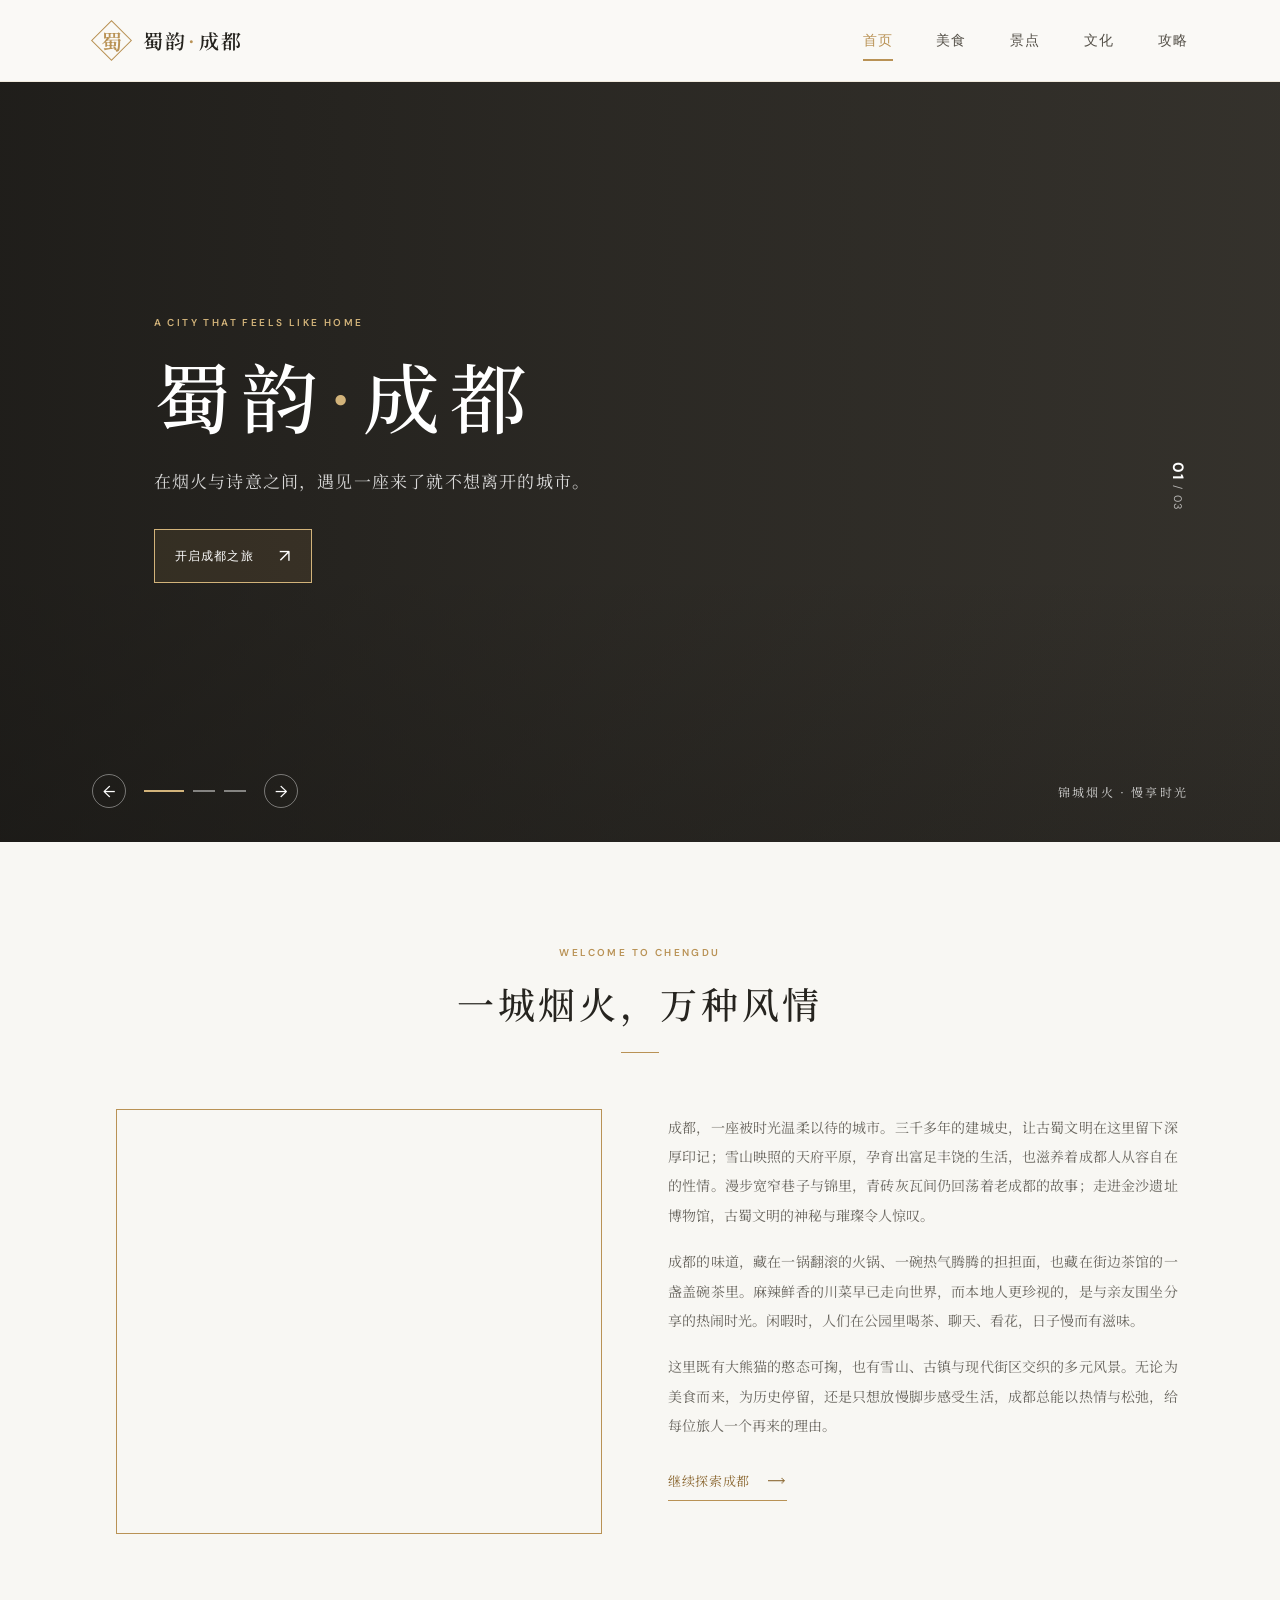
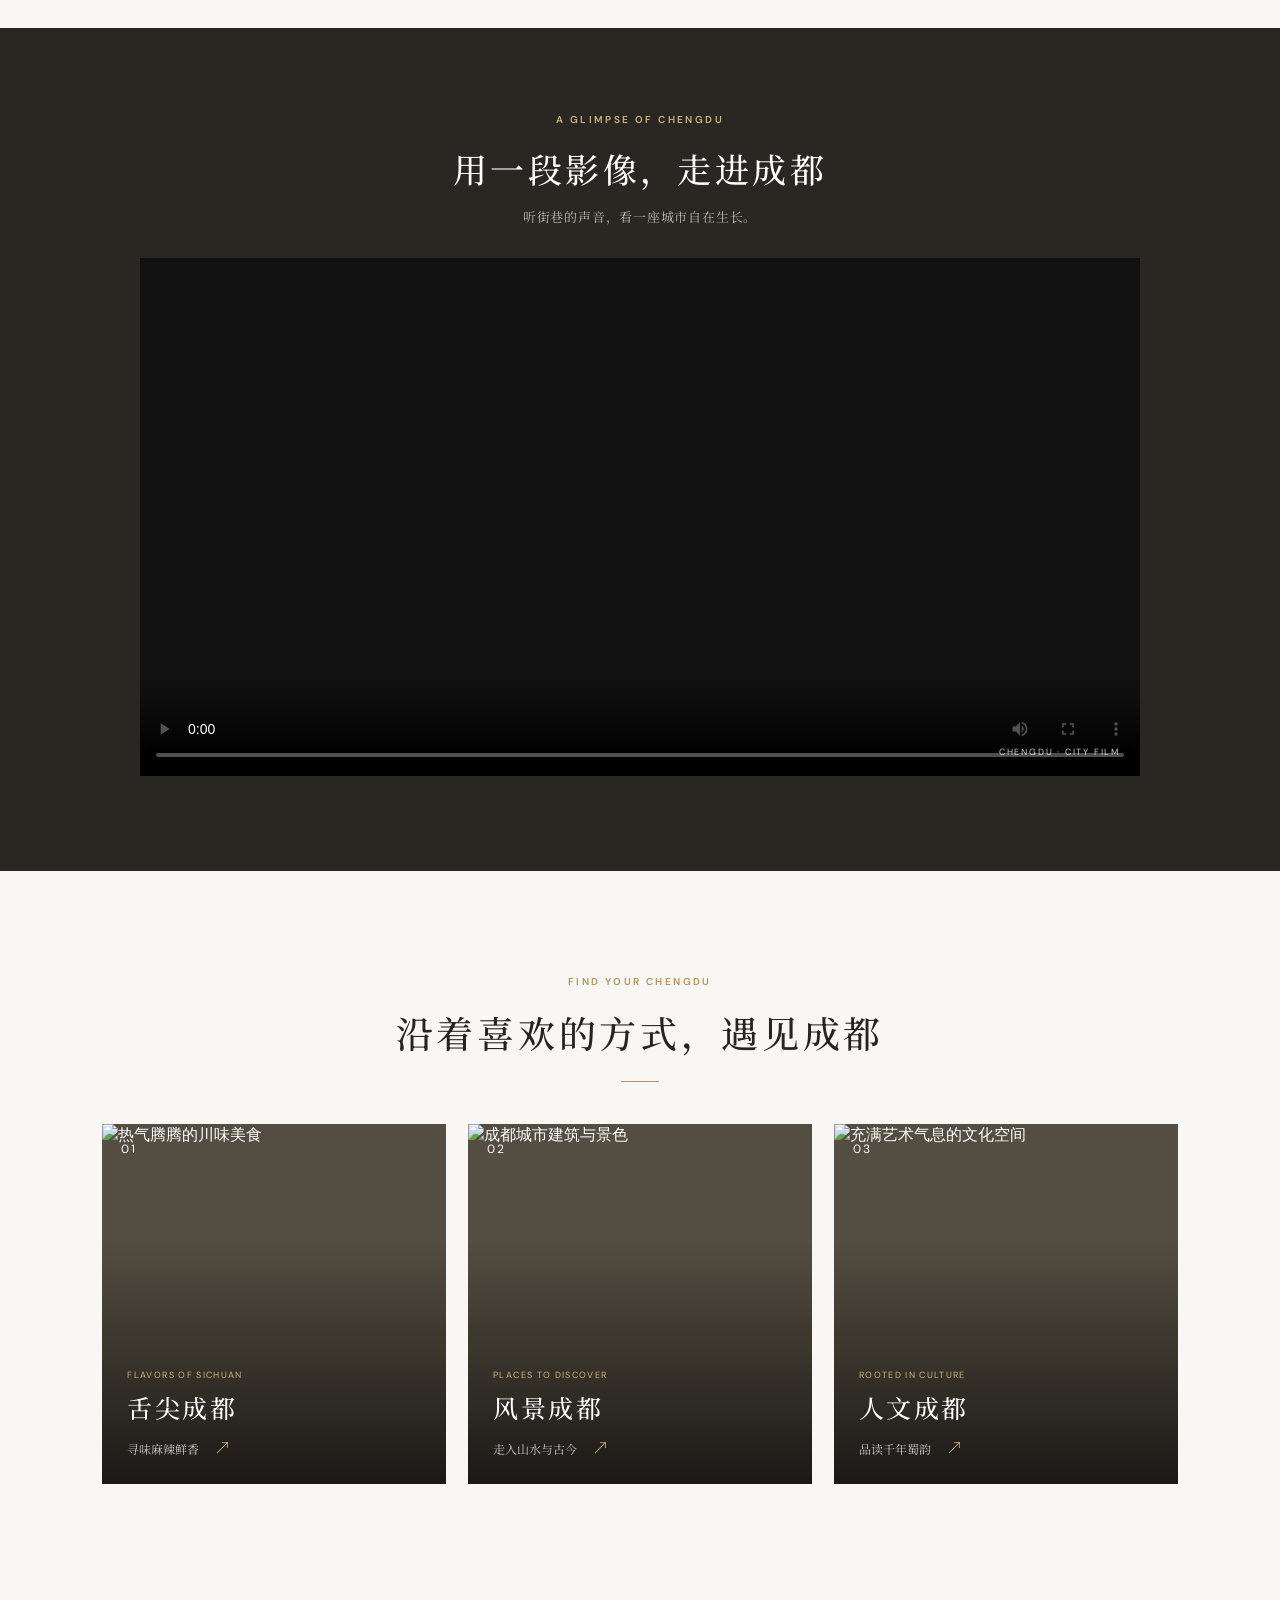
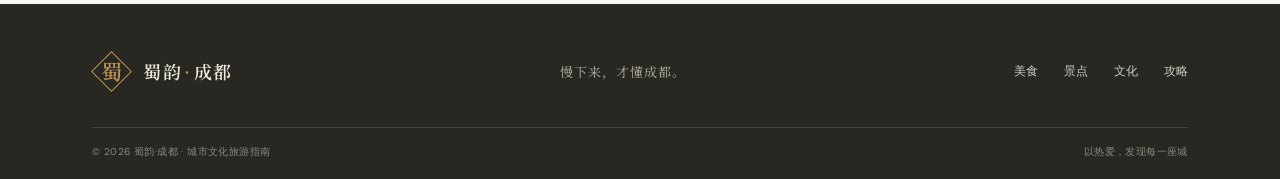
==== index.html @ 1a60a440 "初始化：蜀韵·成都 旅游文化站点 共 7 个文件：index / food / sights / culture / travel 五个页面 + style.css + script.js" ====
<!doctype html>
<html lang="zh-CN">
<head>
  <meta charset="utf-8">
  <meta name="viewport" content="width=device-width, initial-scale=1">
  <meta name="theme-color" content="#f8f6f0">
  <meta name="description" content="走进蜀韵成都，发现美食、风景与千年文化。">
  <title>蜀韵·成都 — 一座来了就不想离开的城市</title>
  <link rel="stylesheet" href="style.css">
  <script src="script.js" defer></script>
</head>
<body>
  <header class="site-header">
    <a class="brand" href="index.html" aria-label="蜀韵成都首页">
      <span class="brand-mark" aria-hidden="true">蜀</span>
      <span class="brand-name">蜀韵<span>·</span>成都</span>
    </a>
    <button class="menu-toggle" type="button" aria-label="打开导航菜单" aria-expanded="false">
      <span></span><span></span>
    </button>
    <nav class="main-nav" aria-label="主导航">
      <a class="active" aria-current="page" href="index.html">首页</a>
      <a href="food.html">美食</a>
      <a href="sights.html">景点</a>
      <a href="culture.html">文化</a>
      <a href="travel.html">攻略</a>
    </nav>
  </header>

  <main>
    <section class="hero" aria-label="成都风光轮播">
      <article class="hero-slide is-active" style="--hero-image: url('https://images.unsplash.com/photo-1547981609-4b6bfe67ca0b?auto=format&fit=crop&w=2200&q=85')">
        <div class="hero-shade"></div>
        <div class="hero-copy">
          <p class="eyebrow">A CITY THAT FEELS LIKE HOME</p>
          <h1>蜀韵<span>·</span>成都</h1>
          <p class="hero-subtitle">在烟火与诗意之间，遇见一座来了就不想离开的城市。</p>
          <a class="button button-gold" href="travel.html">开启成都之旅 <span aria-hidden="true">↗</span></a>
        </div>
        <span class="hero-caption">锦城烟火 · 慢享时光</span>
      </article>
      <article class="hero-slide" style="--hero-image: url('https://images.unsplash.com/photo-1528909514045-2fa4ac7a08ba?auto=format&fit=crop&w=2200&q=85')">
        <div class="hero-shade"></div>
        <div class="hero-copy">
          <p class="eyebrow">SAVOR THE MOMENT</p>
          <h2>把日子，过成一首慢诗</h2>
          <p class="hero-subtitle">茶香袅袅，街巷悠悠，成都的美好藏在每个寻常日子里。</p>
          <a class="button button-gold" href="culture.html">感受城市文化 <span aria-hidden="true">↗</span></a>
        </div>
        <span class="hero-caption">闲适成都 · 人间有味</span>
      </article>
      <article class="hero-slide" style="--hero-image: url('https://images.unsplash.com/photo-1519501025264-65ba15a82390?auto=format&fit=crop&w=2200&q=85')">
        <div class="hero-shade"></div>
        <div class="hero-copy">
          <p class="eyebrow">EXPLORE THE UNEXPECTED</p>
          <h2>千年蜀地，万种风景</h2>
          <p class="hero-subtitle">从古老街巷到城市天际线，每一步都遇见不同的成都。</p>
          <a class="button button-gold" href="sights.html">发现成都风景 <span aria-hidden="true">↗</span></a>
        </div>
        <span class="hero-caption">古今交汇 · 处处风景</span>
      </article>
      <div class="hero-controls">
        <button class="hero-arrow hero-prev" type="button" aria-label="上一张">←</button>
        <div class="hero-dots" aria-label="选择轮播图片">
          <button class="hero-dot is-active" type="button" aria-label="第 1 张" aria-current="true"></button>
          <button class="hero-dot" type="button" aria-label="第 2 张"></button>
          <button class="hero-dot" type="button" aria-label="第 3 张"></button>
        </div>
        <button class="hero-arrow hero-next" type="button" aria-label="下一张">→</button>
      </div>
      <span class="hero-index"><strong>01</strong> / 03</span>
    </section>

    <section class="intro-section section-wrap">
      <div class="section-heading">
        <p class="eyebrow eyebrow-dark">WELCOME TO CHENGDU</p>
        <h2>一城烟火，万种风情</h2>
        <span class="heading-rule"></span>
      </div>
      <div class="intro-grid">
        <div class="intro-image image-card" role="img" aria-label="成都传统街巷风景"></div>
        <div class="intro-copy">
          <!-- 成都城市介绍：以人文、历史、美食和生活气息展现城市魅力。 -->
          <p>成都，一座被时光温柔以待的城市。三千多年的建城史，让古蜀文明在这里留下深厚印记；雪山映照的天府平原，孕育出富足丰饶的生活，也滋养着成都人从容自在的性情。漫步宽窄巷子与锦里，青砖灰瓦间仍回荡着老成都的故事；走进金沙遗址博物馆，古蜀文明的神秘与璀璨令人惊叹。</p>
          <p>成都的味道，藏在一锅翻滚的火锅、一碗热气腾腾的担担面，也藏在街边茶馆的一盏盖碗茶里。麻辣鲜香的川菜早已走向世界，而本地人更珍视的，是与亲友围坐分享的热闹时光。闲暇时，人们在公园里喝茶、聊天、看花，日子慢而有滋味。</p>
          <p>这里既有大熊猫的憨态可掬，也有雪山、古镇与现代街区交织的多元风景。无论为美食而来，为历史停留，还是只想放慢脚步感受生活，成都总能以热情与松弛，给每位旅人一个再来的理由。</p>
          <a class="text-link" href="travel.html">继续探索成都 <span aria-hidden="true">⟶</span></a>
        </div>
      </div>
    </section>

    <section class="video-section">
      <div class="video-wrap">
        <div class="video-heading">
          <p class="eyebrow">A GLIMPSE OF CHENGDU</p>
          <h2>用一段影像，走进成都</h2>
          <p>听街巷的声音，看一座城市自在生长。</p>
        </div>
        <div class="video-frame">
          <!-- 可将视频地址替换为本地的成都宣传片文件。 -->
          <video controls preload="metadata" poster="https://images.unsplash.com/photo-1547981609-4b6bfe67ca0b?auto=format&fit=crop&w=1800&q=85" aria-label="成都城市宣传视频">
            <source src="https://interactive-examples.mdn.mozilla.net/media/cc0-videos/flower.mp4" type="video/mp4">
            您的浏览器不支持 HTML 视频播放。
          </video>
          <span class="video-label">CHENGDU · CITY FILM</span>
        </div>
      </div>
    </section>

    <section class="discover-section section-wrap">
      <div class="section-heading">
        <p class="eyebrow eyebrow-dark">FIND YOUR CHENGDU</p>
        <h2>沿着喜欢的方式，遇见成都</h2>
        <span class="heading-rule"></span>
      </div>
      <div class="feature-grid">
        <a class="feature-card" href="food.html">
          <img src="https://images.unsplash.com/photo-1547592180-85f173990554?auto=format&fit=crop&w=900&q=80" alt="热气腾腾的川味美食" loading="lazy">
          <span class="feature-number">01</span>
          <div><p>FLAVORS OF SICHUAN</p><h3>舌尖成都</h3><span>寻味麻辣鲜香 <b>↗</b></span></div>
        </a>
        <a class="feature-card" href="sights.html">
          <img src="https://images.unsplash.com/photo-1519501025264-65ba15a82390?auto=format&fit=crop&w=900&q=80" alt="成都城市建筑与景色" loading="lazy">
          <span class="feature-number">02</span>
          <div><p>PLACES TO DISCOVER</p><h3>风景成都</h3><span>走入山水与古今 <b>↗</b></span></div>
        </a>
        <a class="feature-card" href="culture.html">
          <img src="https://images.unsplash.com/photo-1513364776144-60967b0f800f?auto=format&fit=crop&w=900&q=80" alt="充满艺术气息的文化空间" loading="lazy">
          <span class="feature-number">03</span>
          <div><p>ROOTED IN CULTURE</p><h3>人文成都</h3><span>品读千年蜀韵 <b>↗</b></span></div>
        </a>
      </div>
    </section>
  </main>

  <footer class="site-footer">
    <div class="footer-main">
      <a class="brand footer-brand" href="index.html"><span class="brand-mark" aria-hidden="true">蜀</span><span class="brand-name">蜀韵<span>·</span>成都</span></a>
      <p>慢下来，才懂成都。</p>
      <nav class="footer-nav" aria-label="页尾导航">
        <a href="food.html">美食</a><a href="sights.html">景点</a><a href="culture.html">文化</a><a href="travel.html">攻略</a>
      </nav>
    </div>
    <div class="footer-bottom"><span>© 2026 蜀韵·成都 · 城市文化旅游指南</span><span>以热爱，发现每一座城</span></div>
  </footer>
</body>
</html>
---- style.css ----
@import url('https://fonts.googleapis.com/css2?family=DM+Sans:wght@400;500;600;700&family=Noto+Serif+SC:wght@400;500;600;700&display=swap');

:root {
  --ink: #26241f;
  --muted: #77736b;
  --paper: #f8f7f3;
  --gold: #b99255;
  --gold-light: #d2b37a;
  --line: #e8e3d8;
  --serif: "Noto Serif SC", "Songti SC", serif;
  --sans: "DM Sans", "Microsoft YaHei", sans-serif;
}

* { box-sizing: border-box; }
html { scroll-behavior: smooth; }
body { margin: 0; color: var(--ink); background: var(--paper); font-family: var(--sans); -webkit-font-smoothing: antialiased; }
a { color: inherit; text-decoration: none; }
button { font: inherit; }
img { display: block; max-width: 100%; }

.site-header {
  position: relative; z-index: 20; height: 82px; padding: 0 7.2%;
  display: flex; align-items: center; justify-content: space-between;
  background: rgba(250, 249, 246, .97); border-bottom: 1px solid rgba(185, 146, 85, .15);
}
.brand { display: inline-flex; align-items: center; gap: 12px; }
.brand-mark {
  position: relative; width: 39px; height: 39px; display: grid; place-items: center;
  color: var(--gold); font: 600 21px var(--serif);
}
.brand-mark::before { position: absolute; content: ""; inset: 5px; border: 1px solid var(--gold); transform: rotate(45deg); }
.brand-name { font: 600 20px var(--serif); letter-spacing: .08em; }
.brand-name span { color: var(--gold); padding: 0 2px; }
.main-nav { display: flex; align-items: center; gap: clamp(24px, 3.4vw, 52px); height: 100%; }
.main-nav a { height: 100%; display: grid; align-items: center; position: relative; font-size: 14px; letter-spacing: .08em; color: #555149; transition: color .2s ease; }
.main-nav a:hover, .main-nav a.active { color: var(--gold); }
.main-nav a.active::after { position: absolute; content: ""; height: 2px; bottom: 20px; left: 0; right: 0; background: var(--gold); }
.menu-toggle { display: none; }

.hero { position: relative; min-height: min(760px, calc(100svh - 82px)); height: 690px; max-height: 820px; overflow: hidden; color: white; background: #37342e; }
.hero-slide { position: absolute; inset: 0; display: flex; align-items: center; padding: 0 12%; opacity: 0; visibility: hidden; background-image: var(--hero-image); background-position: center; background-size: cover; transition: opacity .8s ease, visibility .8s ease; }
.hero-slide.is-active { opacity: 1; visibility: visible; }
.hero-shade, .page-hero-shade { position: absolute; inset: 0; background: linear-gradient(90deg, rgba(20, 19, 17, .67) 0%, rgba(20, 19, 17, .34) 48%, rgba(20, 19, 17, .08) 100%), linear-gradient(0deg, rgba(20, 19, 17, .27), transparent 35%); }
.hero-copy { position: relative; z-index: 1; max-width: 680px; padding-bottom: 25px; animation: rise .75s both; }
.eyebrow { margin: 0 0 17px; color: var(--gold-light); font: 600 10px var(--sans); letter-spacing: .24em; }
.hero h1, .hero h2, .page-hero h1 { margin: 0; font: 500 clamp(42px, 6vw, 78px)/1.3 var(--serif); letter-spacing: .13em; }
.hero h1 span { color: var(--gold-light); }
.hero-subtitle { margin: 19px 0 32px; color: rgba(255,255,255,.82); font: 400 clamp(14px, 1.4vw, 17px)/1.9 var(--serif); letter-spacing: .07em; }
.button { display: inline-flex; gap: 25px; align-items: center; padding: 14px 20px; font-size: 12px; letter-spacing: .1em; transition: background .2s, color .2s; }
.button-gold { border: 1px solid var(--gold-light); color: #fff; background: rgba(185,146,85,.12); }
.button-gold:hover { background: var(--gold); }
.button span { font-size: 18px; }
.hero-caption, .page-hero-note { position: absolute; z-index: 2; right: 7.2%; bottom: 42px; color: rgba(255,255,255,.78); font: 12px var(--serif); letter-spacing: .18em; }
.hero-controls { position: absolute; z-index: 3; left: 7.2%; bottom: 34px; display: flex; align-items: center; gap: 18px; }
.hero-arrow { width: 34px; height: 34px; border: 1px solid rgba(255,255,255,.4); border-radius: 50%; color: white; background: transparent; cursor: pointer; transition: background .2s; }
.hero-arrow:hover { background: rgba(185,146,85,.7); }
.hero-dots { display: flex; gap: 9px; }
.hero-dot { width: 22px; height: 2px; border: 0; padding: 0; background: rgba(255,255,255,.45); cursor: pointer; transition: width .25s, background .25s; }
.hero-dot.is-active { width: 40px; background: var(--gold-light); }
.hero-index { position: absolute; right: 7.2%; top: 50%; color: rgba(255,255,255,.65); font-size: 11px; letter-spacing: .12em; writing-mode: vertical-rl; }
.hero-index strong { color: #fff; font-size: 15px; }

.section-wrap { width: min(1120px, 84%); margin: 0 auto; }
.intro-section, .discover-section { padding-top: 104px; padding-bottom: 108px; }
.section-heading { margin-bottom: 42px; text-align: center; }
.eyebrow-dark { color: var(--gold); }
.section-heading h2, .video-heading h2 { margin: 0; font: 500 clamp(25px, 3vw, 37px)/1.5 var(--serif); letter-spacing: .1em; }
.heading-rule { display: block; width: 38px; height: 1px; margin: 20px auto 0; background: var(--gold); }
.intro-grid { display: grid; grid-template-columns: 1fr 1.05fr; gap: 7.5%; align-items: center; }
.intro-image { min-height: 425px; background: center/cover url("https://images.unsplash.com/photo-1547981609-4b6bfe67ca0b?auto=format&fit=crop&w=1200&q=85"); }
.image-card { position: relative; }
.image-card::after { position: absolute; content: ""; inset: 14px -14px -14px 14px; border: 1px solid var(--gold); z-index: -1; }
.intro-copy p { margin: 0 0 17px; color: #69665f; font: 14px/2.1 var(--serif); text-align: justify; }
.text-link { display: inline-flex; align-items: center; gap: 18px; margin-top: 10px; padding-bottom: 7px; border-bottom: 1px solid var(--gold); color: #8d6a35; font: 13px var(--serif); letter-spacing: .05em; }
.text-link span { font-size: 18px; transition: transform .2s; }
.text-link:hover span { transform: translateX(4px); }

.video-section { padding: 85px 0 95px; color: #fff; background: #282722; }
.video-wrap { width: min(1000px, 84%); margin: auto; }
.video-heading { margin-bottom: 32px; text-align: center; }
.video-heading h2 { font-size: clamp(25px, 3vw, 34px); }
.video-heading > p:last-child { margin: 13px 0 0; color: #b9b5ab; font: 13px var(--serif); letter-spacing: .06em; }
.video-frame { position: relative; aspect-ratio: 16 / 8.3; overflow: hidden; background: #111; }
.video-frame video { width: 100%; height: 100%; object-fit: cover; }
.video-label { position: absolute; right: 20px; bottom: 18px; color: rgba(255,255,255,.8); font-size: 9px; letter-spacing: .2em; pointer-events: none; }
.discover-section { padding-bottom: 120px; }
.feature-grid { display: grid; grid-template-columns: repeat(3, 1fr); gap: 22px; }
.feature-card { position: relative; height: 360px; overflow: hidden; color: white; background: #544d41; }
.feature-card::after { position: absolute; content: ""; inset: 0; background: linear-gradient(0deg, rgba(15,14,12,.82), rgba(15,14,12,0) 68%); }
.feature-card img { width: 100%; height: 100%; object-fit: cover; transition: transform .6s; }
.feature-card:hover img { transform: scale(1.05); }
.feature-card > div { position: absolute; z-index: 1; left: 25px; bottom: 25px; }
.feature-card > div p { margin: 0 0 8px; color: var(--gold-light); font-size: 9px; letter-spacing: .15em; }
.feature-card h3 { margin: 0 0 9px; font: 500 25px var(--serif); letter-spacing: .1em; }
.feature-card > div span { color: rgba(255,255,255,.75); font: 12px var(--serif); }
.feature-card b { margin-left: 12px; color: var(--gold-light); font-size: 17px; }
.feature-number { position: absolute; z-index: 1; top: 17px; left: 19px; color: white; font: 12px var(--sans); letter-spacing: .15em; }

.page-hero { position: relative; height: 480px; display: flex; align-items: center; padding: 0 12%; overflow: hidden; color: #fff; background: center/cover var(--page-image, #554d40); }
.page-hero-copy { position: relative; z-index: 1; }
.page-hero h1 { font-size: clamp(42px, 6vw, 68px); }
.page-hero-copy > p:last-child { margin: 15px 0 0; color: rgba(255,255,255,.82); font: 15px/1.8 var(--serif); letter-spacing: .08em; }
.content-section { padding-top: 82px; padding-bottom: 110px; }
.content-section .section-heading { margin-bottom: 28px; }
.lead-copy { max-width: 760px; margin: 0 auto 54px; color: #706c64; font: 15px/2 var(--serif); text-align: center; }
.food-grid { display: grid; grid-template-columns: repeat(3, 1fr); gap: 24px; }
.story-card { background: #fff; }
.story-card img { width: 100%; height: 235px; object-fit: cover; }
.story-card > div { padding: 24px 24px 27px; }
.card-kicker { color: var(--gold); font: 600 10px var(--sans); letter-spacing: .16em; }
.story-card h3, .culture-card h3 { margin: 12px 0 10px; font: 500 21px var(--serif); letter-spacing: .06em; }
.story-card p, .culture-card p { margin: 0; color: var(--muted); font: 13px/1.9 var(--serif); }
.quote-band { margin-top: 65px; padding: 33px 20px; border-top: 1px solid var(--line); border-bottom: 1px solid var(--line); text-align: center; }
.quote-band p { margin: 0 0 10px; color: #62533d; font: 19px var(--serif); letter-spacing: .06em; }
.quote-band span { color: #969087; font: 11px var(--serif); }

.destination-list { display: grid; gap: 34px; }
.destination-card { min-height: 330px; display: grid; grid-template-columns: 1.15fr 1fr; background: #fff; }
.destination-card img { width: 100%; height: 100%; min-height: 330px; object-fit: cover; }
.destination-copy { align-self: center; padding: 38px 9%; }
.destination-copy h3 { margin: 14px 0; font: 500 27px var(--serif); letter-spacing: .08em; }
.destination-copy p { margin: 0; color: var(--muted); font: 14px/2 var(--serif); }
.destination-reverse img { order: 2; }

.culture-grid { display: grid; grid-template-columns: 1fr 1fr; gap: 24px; }
.culture-card { position: relative; min-height: 360px; overflow: hidden; background: #474137; color: white; }
.culture-card img { position: absolute; width: 100%; height: 100%; object-fit: cover; }
.culture-card::after { position: absolute; content: ""; inset: 0; background: linear-gradient(0deg, rgba(22,20,17,.88), rgba(22,20,17,.03) 75%); }
.culture-card > div { position: absolute; z-index: 1; left: 28px; right: 28px; bottom: 25px; }
.culture-card p { color: rgba(255,255,255,.76); }
.culture-card h3 { margin-bottom: 8px; }
.culture-card .card-kicker { color: var(--gold-light); }
.culture-large { grid-row: span 2; min-height: 744px; }
.culture-large > div { left: 34px; right: 34px; bottom: 34px; }

.itinerary { border-top: 1px solid var(--line); }
.itinerary-day { display: grid; grid-template-columns: 150px 1fr; gap: 24px; padding: 30px 0; border-bottom: 1px solid var(--line); }
.day-index { padding-top: 5px; color: var(--gold); font: 600 11px var(--sans); letter-spacing: .16em; }
.itinerary-day h3, .tips-panel h3 { margin: 0 0 11px; font: 500 21px var(--serif); letter-spacing: .05em; }
.itinerary-day p { max-width: 740px; margin: 0 0 13px; color: var(--muted); font: 14px/2 var(--serif); }
.route-tags { color: #9a7a48; font: 11px var(--serif); letter-spacing: .05em; }
.tips-panel { display: grid; grid-template-columns: 1fr 2fr; gap: 28px; margin-top: 48px; padding: 32px; background: #f0ede5; }
.tips-panel h3 { margin-top: 10px; }
.tips-panel ul { margin: 0; padding-left: 18px; color: #6f6b63; font: 13px/2.1 var(--serif); }

.site-footer { padding: 48px 7.2% 20px; color: #eeeae1; background: #282722; }
.footer-main { display: flex; align-items: center; justify-content: space-between; padding-bottom: 36px; }
.footer-brand .brand-name { font-size: 18px; }
.footer-main > p { margin: 0; color: #b7b2a7; font: 13px var(--serif); letter-spacing: .08em; }
.footer-nav { display: flex; gap: 26px; }
.footer-nav a { color: #cfcbc2; font-size: 12px; transition: color .2s; }
.footer-nav a:hover { color: var(--gold-light); }
.footer-bottom { display: flex; justify-content: space-between; gap: 20px; padding-top: 17px; border-top: 1px solid rgba(255,255,255,.13); color: #8c887f; font-size: 10px; letter-spacing: .04em; }

@keyframes rise { from { opacity: 0; transform: translateY(12px); } to { opacity: 1; transform: translateY(0); } }
@media (max-width: 760px) {
  .site-header { height: 70px; padding: 0 6%; }
  .brand-mark { width: 34px; height: 34px; font-size: 18px; }
  .brand-name { font-size: 18px; }
  .menu-toggle { display: flex; width: 40px; height: 40px; flex-direction: column; justify-content: center; gap: 6px; border: 0; background: transparent; cursor: pointer; }
  .menu-toggle span { display: block; width: 23px; height: 1px; margin-left: auto; background: var(--ink); transition: transform .2s; }
  .menu-toggle[aria-expanded="true"] span:first-child { transform: translateY(3.5px) rotate(45deg); }
  .menu-toggle[aria-expanded="true"] span:last-child { transform: translateY(-3.5px) rotate(-45deg); }
  .main-nav { position: absolute; top: 70px; left: 0; right: 0; display: none; height: auto; padding: 8px 6% 18px; flex-direction: column; align-items: stretch; gap: 0; background: var(--paper); border-bottom: 1px solid var(--line); }
  .main-nav.is-open { display: flex; }
  .main-nav a { height: 43px; }
  .main-nav a.active::after { right: auto; bottom: 5px; width: 22px; }
  .hero { height: calc(88svh - 70px); min-height: 520px; max-height: 700px; }
  .hero-slide { padding: 0 8%; background-position: 58% center; }
  .hero h1, .hero h2 { font-size: clamp(38px, 10vw, 58px); }
  .hero-subtitle { max-width: 340px; }
  .hero-caption, .page-hero-note { right: 7%; bottom: 30px; font-size: 10px; }
  .hero-controls { left: 7%; bottom: 23px; gap: 11px; }
  .hero-arrow { width: 30px; height: 30px; }
  .hero-index { display: none; }
  .section-wrap, .video-wrap { width: 86%; }
  .intro-section, .discover-section { padding-top: 72px; padding-bottom: 78px; }
  .intro-grid { grid-template-columns: 1fr; gap: 32px; }
  .intro-image { min-height: 300px; margin-right: 10px; }
  .intro-copy p { font-size: 13px; }
  .video-section { padding: 66px 0; }
  .video-frame { aspect-ratio: 16 / 10; }
  .feature-grid { grid-template-columns: 1fr; gap: 15px; }
  .feature-card { height: 320px; }
  .page-hero { height: 390px; padding: 0 8%; background-position: 58% center; }
  .page-hero h1 { font-size: 48px; }
  .content-section { padding-top: 64px; padding-bottom: 75px; }
  .lead-copy { font-size: 13px; text-align: left; }
  .food-grid { grid-template-columns: 1fr; }
  .story-card img { height: 240px; }
  .destination-card { grid-template-columns: 1fr; }
  .destination-card img { min-height: 240px; height: 240px; }
  .destination-reverse img { order: 0; }
  .destination-copy { padding: 27px 7%; }
  .culture-grid { grid-template-columns: 1fr; }
  .culture-card, .culture-large { grid-row: auto; min-height: 340px; }
  .itinerary-day { grid-template-columns: 1fr; gap: 12px; padding: 24px 0; }
  .tips-panel { grid-template-columns: 1fr; gap: 12px; padding: 25px 22px; }
  .footer-main { align-items: flex-start; flex-wrap: wrap; gap: 20px; }
  .footer-main > p { order: 3; width: 100%; }
  .footer-nav { gap: 15px; flex-wrap: wrap; justify-content: flex-end; }
  .footer-bottom { flex-direction: column; gap: 8px; }
}
@media (prefers-reduced-motion: reduce) {
  *, *::before, *::after { scroll-behavior: auto !important; animation-duration: .01ms !important; transition-duration: .01ms !important; }
}
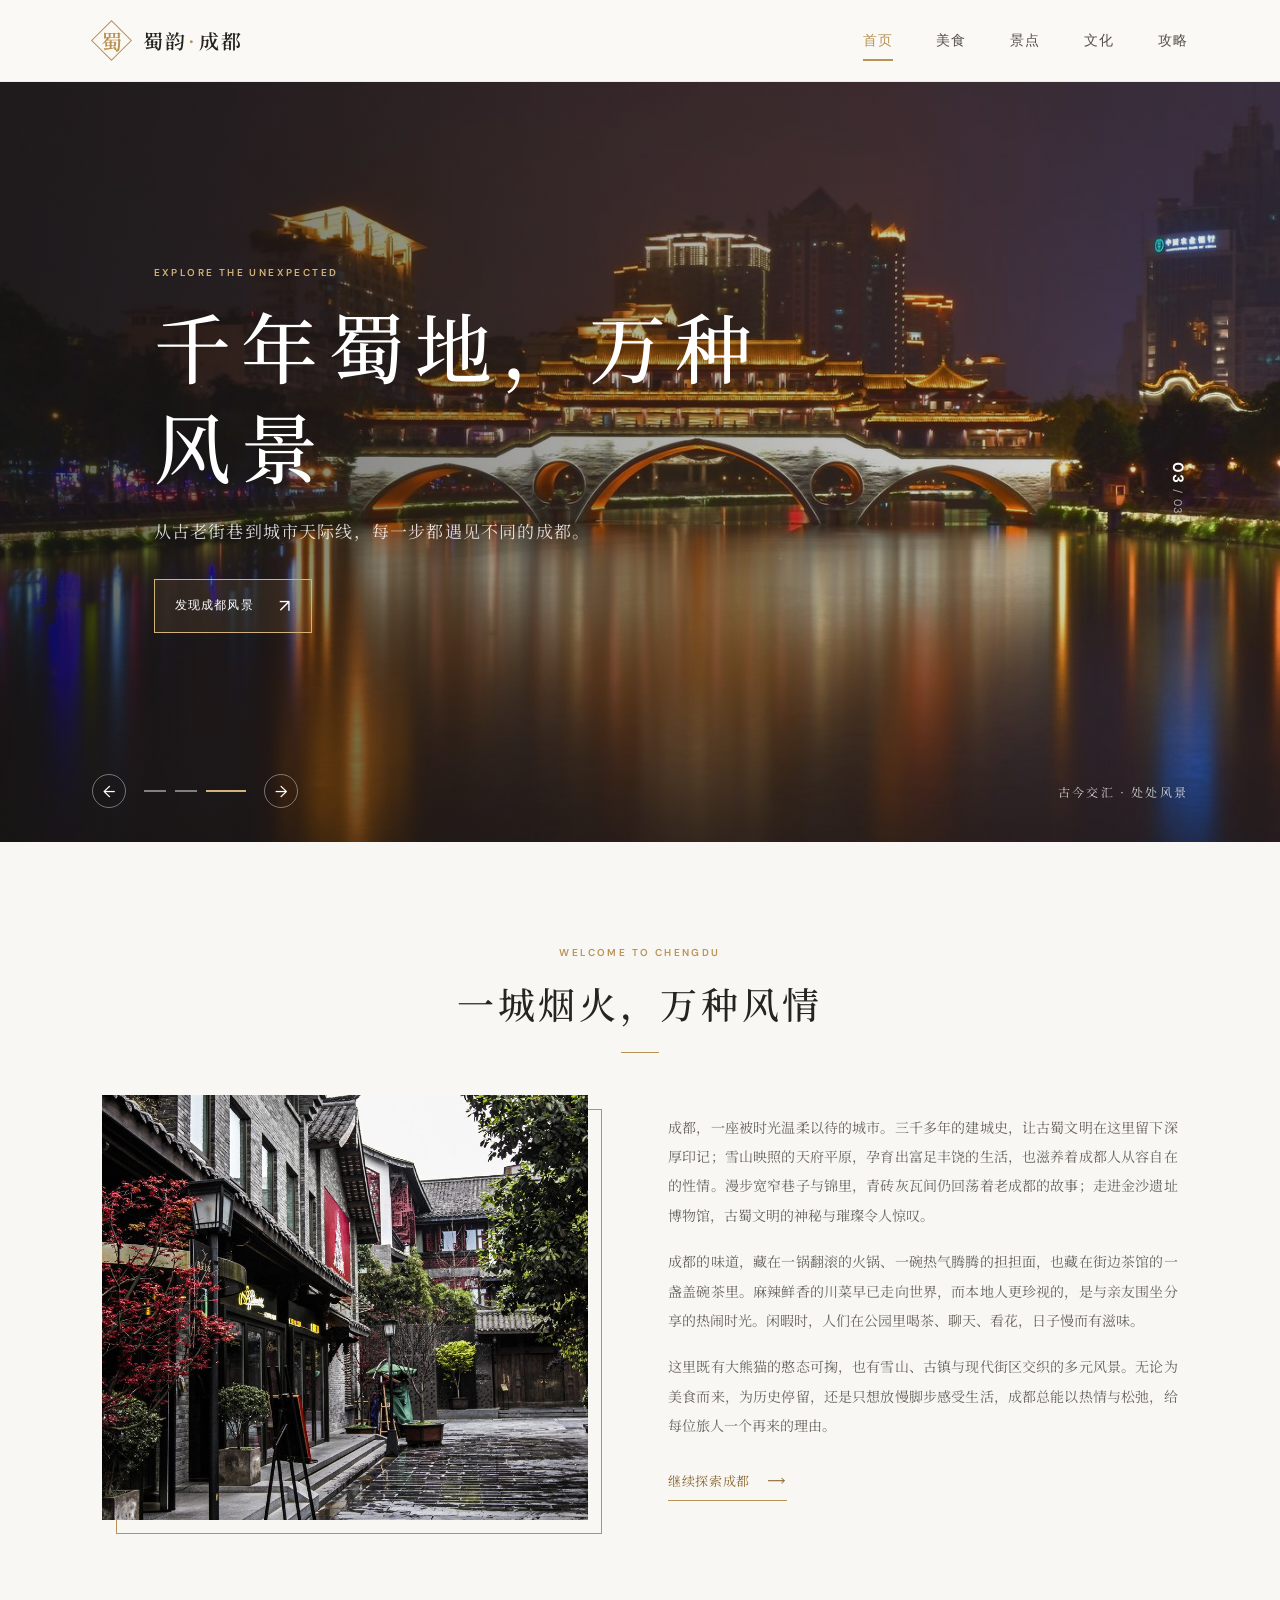
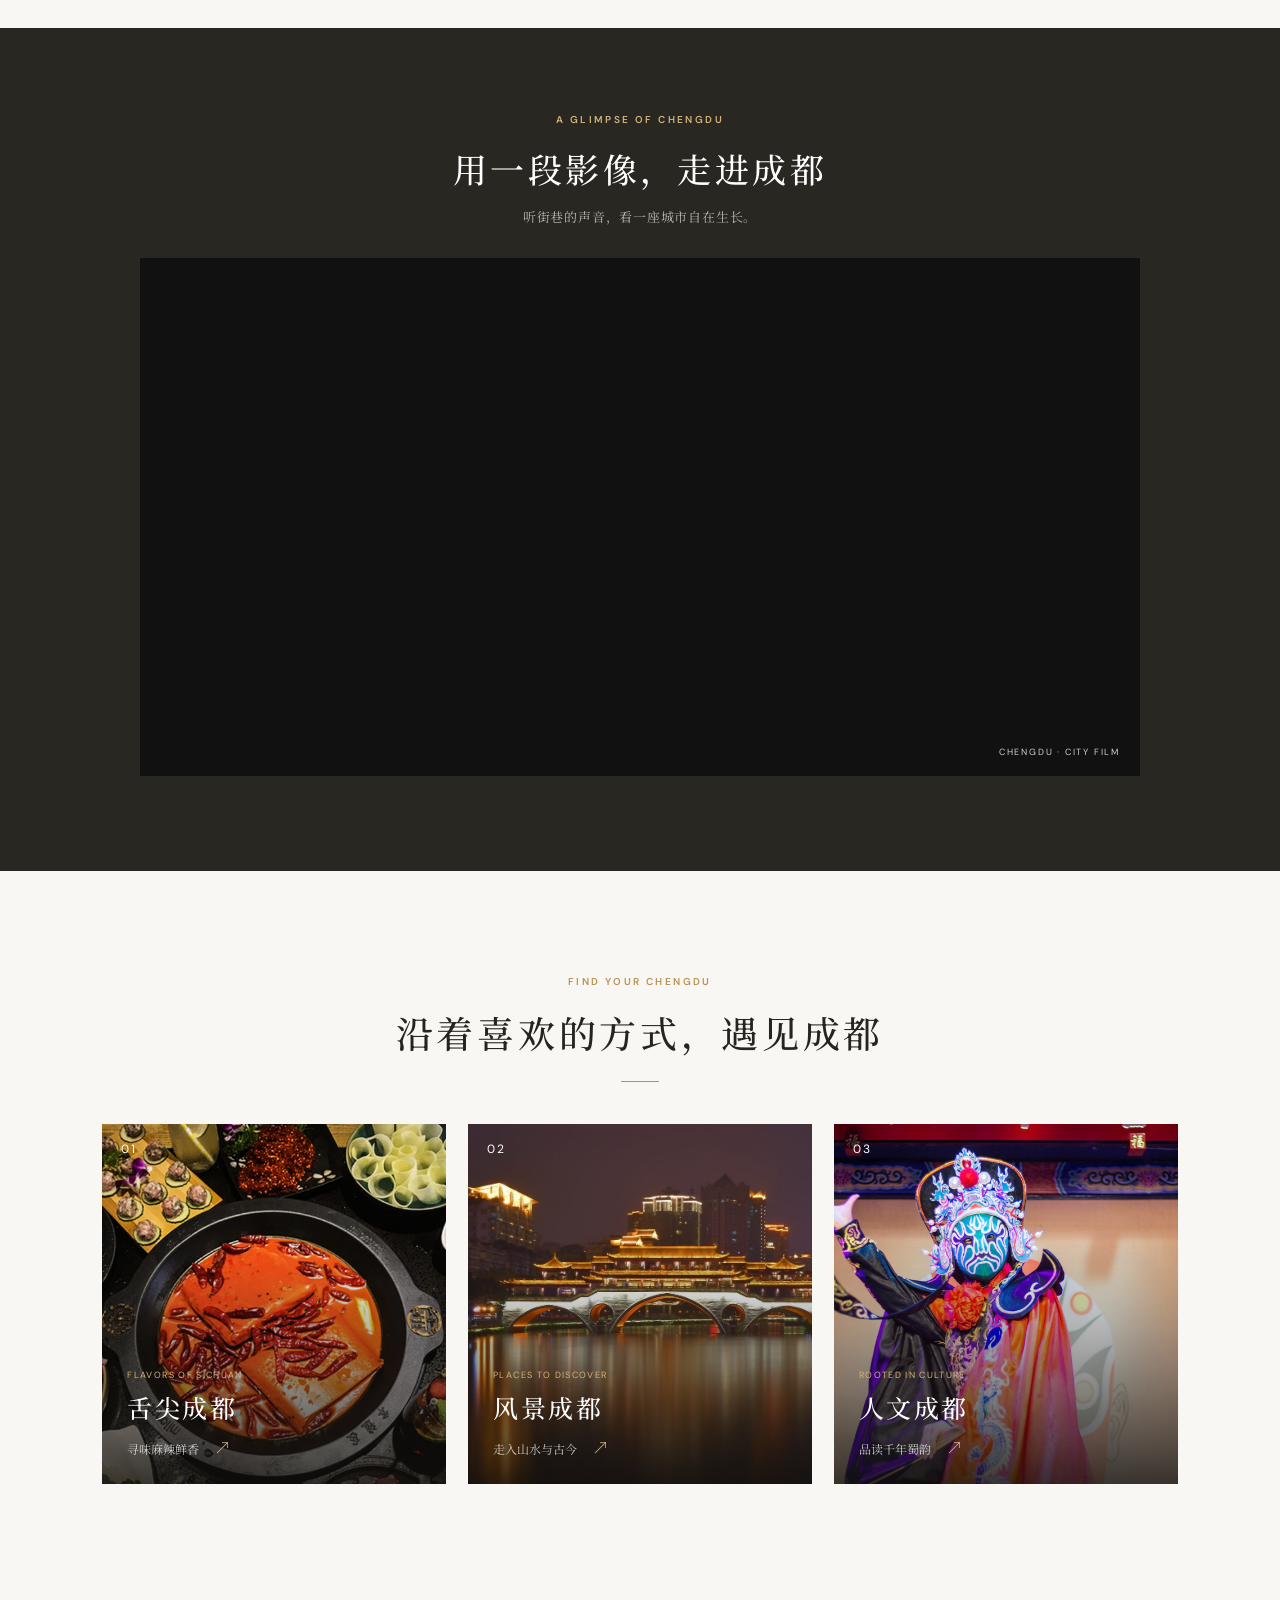
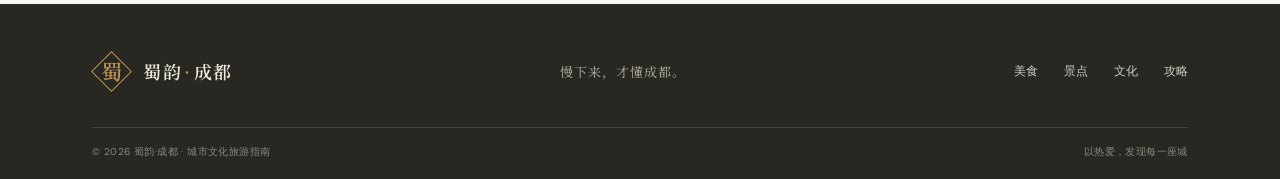
==== commit 7ced65be: "素材本地化：图片与影像全部换成成都实拍 - 12 处 Unsplash 外链改为本地 images/ 目录（11 张，已压缩至 2.25MB） - 移除 MDN 花卉示例视频，改为成都影像轮播（24s" ====
--- a/index.html
+++ b/index.html
@@ -29,7 +29,7 @@
 
   <main>
     <section class="hero" aria-label="成都风光轮播">
-      <article class="hero-slide is-active" style="--hero-image: url('https://images.unsplash.com/photo-1547981609-4b6bfe67ca0b?auto=format&fit=crop&w=2200&q=85')">
+      <article class="hero-slide is-active" style="--hero-image: url('images/hero-jinli.jpg')">
         <div class="hero-shade"></div>
         <div class="hero-copy">
           <p class="eyebrow">A CITY THAT FEELS LIKE HOME</p>
@@ -39,7 +39,7 @@
         </div>
         <span class="hero-caption">锦城烟火 · 慢享时光</span>
       </article>
-      <article class="hero-slide" style="--hero-image: url('https://images.unsplash.com/photo-1528909514045-2fa4ac7a08ba?auto=format&fit=crop&w=2200&q=85')">
+      <article class="hero-slide" style="--hero-image: url('images/hero-taikooli.jpg')">
         <div class="hero-shade"></div>
         <div class="hero-copy">
           <p class="eyebrow">SAVOR THE MOMENT</p>
@@ -49,7 +49,7 @@
         </div>
         <span class="hero-caption">闲适成都 · 人间有味</span>
       </article>
-      <article class="hero-slide" style="--hero-image: url('https://images.unsplash.com/photo-1519501025264-65ba15a82390?auto=format&fit=crop&w=2200&q=85')">
+      <article class="hero-slide" style="--hero-image: url('images/hero-bridge.jpg')">
         <div class="hero-shade"></div>
         <div class="hero-copy">
           <p class="eyebrow">EXPLORE THE UNEXPECTED</p>
@@ -96,12 +96,11 @@
           <h2>用一段影像，走进成都</h2>
           <p>听街巷的声音，看一座城市自在生长。</p>
         </div>
-        <div class="video-frame">
-          <!-- 可将视频地址替换为本地的成都宣传片文件。 -->
-          <video controls preload="metadata" poster="https://images.unsplash.com/photo-1547981609-4b6bfe67ca0b?auto=format&fit=crop&w=1800&q=85" aria-label="成都城市宣传视频">
-            <source src="https://interactive-examples.mdn.mozilla.net/media/cc0-videos/flower.mp4" type="video/mp4">
-            您的浏览器不支持 HTML 视频播放。
-          </video>
+        <div class="video-frame film-strip" aria-label="成都影像轮播：锦里夜色、安顺廊桥、太古里与宽窄巷子">
+          <div class="film-slide film-1" style="--film-image: url('images/hero-bridge.jpg')"></div>
+          <div class="film-slide film-2" style="--film-image: url('images/hero-jinli.jpg')"></div>
+          <div class="film-slide film-3" style="--film-image: url('images/hero-taikooli.jpg')"></div>
+          <div class="film-slide film-4" style="--film-image: url('images/sights-kuanzhai.jpg')"></div>
           <span class="video-label">CHENGDU · CITY FILM</span>
         </div>
       </div>
@@ -115,17 +114,17 @@
       </div>
       <div class="feature-grid">
         <a class="feature-card" href="food.html">
-          <img src="https://images.unsplash.com/photo-1547592180-85f173990554?auto=format&fit=crop&w=900&q=80" alt="热气腾腾的川味美食" loading="lazy">
+          <img src="images/food-hotpot.jpg" alt="热气腾腾的川味美食" loading="lazy">
           <span class="feature-number">01</span>
           <div><p>FLAVORS OF SICHUAN</p><h3>舌尖成都</h3><span>寻味麻辣鲜香 <b>↗</b></span></div>
         </a>
         <a class="feature-card" href="sights.html">
-          <img src="https://images.unsplash.com/photo-1519501025264-65ba15a82390?auto=format&fit=crop&w=900&q=80" alt="成都城市建筑与景色" loading="lazy">
+          <img src="images/hero-bridge.jpg" alt="成都城市建筑与景色" loading="lazy">
           <span class="feature-number">02</span>
           <div><p>PLACES TO DISCOVER</p><h3>风景成都</h3><span>走入山水与古今 <b>↗</b></span></div>
         </a>
         <a class="feature-card" href="culture.html">
-          <img src="https://images.unsplash.com/photo-1513364776144-60967b0f800f?auto=format&fit=crop&w=900&q=80" alt="充满艺术气息的文化空间" loading="lazy">
+          <img src="images/culture-opera.jpg" alt="充满艺术气息的文化空间" loading="lazy">
           <span class="feature-number">03</span>
           <div><p>ROOTED IN CULTURE</p><h3>人文成都</h3><span>品读千年蜀韵 <b>↗</b></span></div>
         </a>
--- a/style.css
+++ b/style.css
@@ -67,7 +67,7 @@
 .section-heading h2, .video-heading h2 { margin: 0; font: 500 clamp(25px, 3vw, 37px)/1.5 var(--serif); letter-spacing: .1em; }
 .heading-rule { display: block; width: 38px; height: 1px; margin: 20px auto 0; background: var(--gold); }
 .intro-grid { display: grid; grid-template-columns: 1fr 1.05fr; gap: 7.5%; align-items: center; }
-.intro-image { min-height: 425px; background: center/cover url("https://images.unsplash.com/photo-1547981609-4b6bfe67ca0b?auto=format&fit=crop&w=1200&q=85"); }
+.intro-image { min-height: 425px; background: center/cover url("images/sights-kuanzhai.jpg"); }
 .image-card { position: relative; }
 .image-card::after { position: absolute; content: ""; inset: 14px -14px -14px 14px; border: 1px solid var(--gold); z-index: -1; }
 .intro-copy p { margin: 0 0 17px; color: #69665f; font: 14px/2.1 var(--serif); text-align: justify; }
@@ -204,3 +204,33 @@
 @media (prefers-reduced-motion: reduce) {
   *, *::before, *::after { scroll-behavior: auto !important; animation-duration: .01ms !important; transition-duration: .01ms !important; }
 }
+
+/* ===== 成都影像轮播（替代原来的示例视频）===== */
+.film-slide {
+  position: absolute;
+  inset: 0;
+  background: center / cover no-repeat var(--film-image);
+  opacity: 0;
+  transform: scale(1.12);
+  animation: filmCycle 24s ease-in-out infinite;
+  will-change: opacity, transform;
+}
+.film-1 { animation-delay: 0s; }
+.film-2 { animation-delay: 6s; }
+.film-3 { animation-delay: 12s; }
+.film-4 { animation-delay: 18s; }
+
+@keyframes filmCycle {
+  0%   { opacity: 0; transform: scale(1.14); }
+  4%   { opacity: 1; }
+  21%  { opacity: 1; transform: scale(1.04); }
+  27%  { opacity: 0; transform: scale(1.02); }
+  100% { opacity: 0; transform: scale(1.14); }
+}
+
+.film-strip { display: block; }
+
+@media (prefers-reduced-motion: reduce) {
+  .film-slide { animation: none; }
+  .film-slide.film-1 { opacity: 1; transform: none; }
+}
